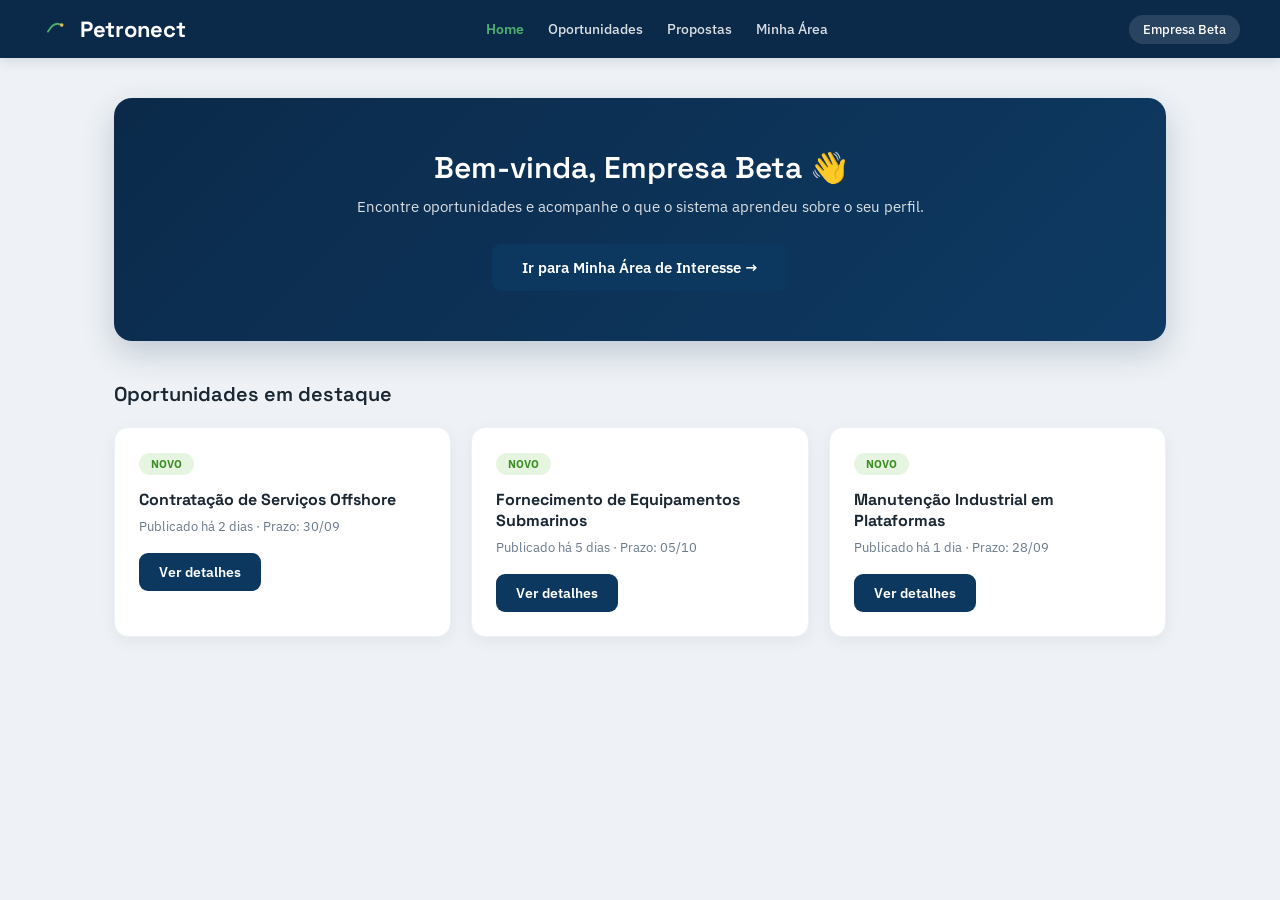
==== back/pages/home/index.html @ 28f60256 "Projeto completo — Login, Home, Minha Área" ====
<!DOCTYPE html>
<html lang="pt-BR">
<head>
<meta charset="UTF-8">
<meta name="viewport" content="width=device-width, initial-scale=1.0">
<title>Home · Petronect</title>
<link rel="preconnect" href="https://fonts.googleapis.com">
<link rel="preconnect" href="https://fonts.gstatic.com" crossorigin>
<link href="https://fonts.googleapis.com/css2?family=Space+Grotesk:wght@500;600;700&family=IBM+Plex+Sans:wght@400;500;600&display=swap" rel="stylesheet">
<link rel="stylesheet" href="style.css">
</head>
<body>

<!-- TOPBAR -->
<header class="topbar">
  <div class="brand-mark">
    <svg width="30" height="30" viewBox="0 0 34 34" fill="none">
      <circle cx="17" cy="17" r="17" fill="#0B2A4A"/>
      <path d="M9 20c3.5-6 7-9 11-9 2 0 3.6 1 4.6 2.4" stroke="#4CAF6D" stroke-width="2.1" stroke-linecap="round" fill="none"/>
      <circle cx="24.6" cy="12.4" r="2" fill="#E8B84C"/>
    </svg>
    <span class="word">Petronect</span>
  </div>
  <nav class="menu">
    <a href="#" class="ativo">Home</a>
    <a href="#">Oportunidades</a>
    <a href="#">Propostas</a>
    <a href="../minha-area/index.html">Minha Área</a>
  </nav>
  <div class="user-chip">Empresa Beta</div>
</header>

<main class="page">

  <!-- HERO -->
  <section class="hero">
    <h1>Bem-vinda, Empresa Beta 👋</h1>
    <p>Encontre oportunidades e acompanhe o que o sistema aprendeu sobre o seu perfil.</p>
    <a href="../minha-area/index.html" class="btn btn-primary btn-grande">
      Ir para Minha Área de Interesse →
    </a>
  </section>

  <!-- OPORTUNIDADES EM DESTAQUE -->
  <section class="secao">
    <h2>Oportunidades em destaque</h2>
    <div class="grid-cards">
      <div class="card">
        <span class="tag">Novo</span>
        <h3>Contratação de Serviços Offshore</h3>
        <p>Publicado há 2 dias · Prazo: 30/09</p>
        <button class="btn btn-primary">Ver detalhes</button>
      </div>
      <div class="card">
        <span class="tag">Novo</span>
        <h3>Fornecimento de Equipamentos Submarinos</h3>
        <p>Publicado há 5 dias · Prazo: 05/10</p>
        <button class="btn btn-primary">Ver detalhes</button>
      </div>
      <div class="card">
        <span class="tag">Novo</span>
        <h3>Manutenção Industrial em Plataformas</h3>
        <p>Publicado há 1 dia · Prazo: 28/09</p>
        <button class="btn btn-primary">Ver detalhes</button>
      </div>
    </div>
  </section>

</main>

</body>
</html>
---- back/pages/home/style.css ----
/* =========================================================
   HOME — CSS completo e independente
   ========================================================= */

:root{
  --navy:#0B2A4A;
  --navy-mid:#0E3A63;
  --navy-btn:#0C3860;
  --navy-btn-hover:#0F4676;
  --green:#4CAF6D;
  --gold:#E8B84C;
  --bg-page:#EEF2F6;
  --white:#FFFFFF;
  --border-soft:#EDF1F5;
  --text-primary:#1A2733;
  --text-secondary:#69798A;
  --font-head:'Space Grotesk', sans-serif;
  --font-body:'IBM Plex Sans', sans-serif;
}

*{box-sizing:border-box;}
html,body{margin:0;padding:0;}
body{
  font-family:var(--font-body);
  background:var(--bg-page);
  color:var(--text-primary);
  min-height:100vh;
  -webkit-font-smoothing:antialiased;
}

/* TOPBAR */
.topbar{
  background:var(--navy);
  color:#fff;
  display:flex;
  align-items:center;
  justify-content:space-between;
  padding:14px 40px;
  box-shadow:0 2px 12px rgba(11,42,74,0.15);
}
.brand-mark{display:flex; align-items:center; gap:10px;}
.brand-mark svg{display:block;}
.brand-mark .word{
  font-family:var(--font-head);
  font-size:22px;
  font-weight:700;
  color:#fff;
  letter-spacing:-0.3px;
}
.menu{display:flex; gap:24px;}
.menu a{
  color:#fff;
  text-decoration:none;
  font-size:14px;
  font-weight:500;
  opacity:.85;
  transition:opacity .15s;
}
.menu a:hover{opacity:1;}
.menu a.ativo{color:var(--green); opacity:1; font-weight:600;}
.user-chip{
  background:rgba(255,255,255,0.12);
  padding:6px 14px;
  border-radius:999px;
  font-size:13px;
  font-weight:500;
}

/* CONTAINER */
.page{
  max-width:1100px;
  margin:0 auto;
  padding:40px 24px 60px;
}

/* HERO */
.hero{
  background:linear-gradient(135deg, var(--navy) 0%, var(--navy-mid) 100%);
  color:#fff;
  border-radius:18px;
  padding:50px 40px;
  margin-bottom:40px;
  text-align:center;
  box-shadow:0 12px 32px rgba(11,42,74,0.20);
}
.hero h1{
  font-family:var(--font-head);
  font-size:30px;
  font-weight:600;
  margin:0 0 10px;
}
.hero p{
  font-size:15px;
  color:rgba(255,255,255,0.85);
  margin:0 0 28px;
}

/* SEÇÕES */
.secao h2{
  font-family:var(--font-head);
  font-size:20px;
  font-weight:600;
  margin:0 0 20px;
  color:var(--text-primary);
}

/* GRID */
.grid-cards{
  display:grid;
  grid-template-columns:repeat(3, 1fr);
  gap:20px;
}
.card{
  background:#fff;
  border-radius:14px;
  padding:24px;
  box-shadow:0 4px 16px rgba(11,42,74,0.06);
  border:1px solid var(--border-soft);
}
.tag{
  display:inline-block;
  background:#E6F5DF;
  color:#3E8E28;
  font-size:11px;
  font-weight:700;
  padding:4px 12px;
  border-radius:999px;
  text-transform:uppercase;
}
.card h3{
  font-family:var(--font-head);
  font-size:16px;
  margin:14px 0 8px;
}
.card p{
  font-size:13px;
  color:var(--text-secondary);
  margin:0 0 18px;
}

/* BOTÕES */
.btn{
  font-family:inherit;
  font-size:13.5px;
  font-weight:600;
  padding:10px 20px;
  border-radius:9px;
  border:none;
  cursor:pointer;
  transition:background .15s ease;
  text-decoration:none;
  display:inline-block;
}
.btn-primary{background:var(--navy-btn); color:#fff;}
.btn-primary:hover{background:var(--navy-btn-hover);}
.btn-grande{
  font-size:15px;
  padding:14px 30px;
}

/* RESPONSIVO */
@media (max-width:900px){
  .grid-cards{grid-template-columns:repeat(2, 1fr);}
}
@media (max-width:768px){
  .topbar{flex-direction:column; gap:12px; padding:16px 20px;}
  .menu{gap:16px; font-size:13px;}
  .page{padding:24px 16px 40px;}
  .grid-cards{grid-template-columns:1fr;}
  .hero{padding:36px 24px;}
  .hero h1{font-size:24px;}
}
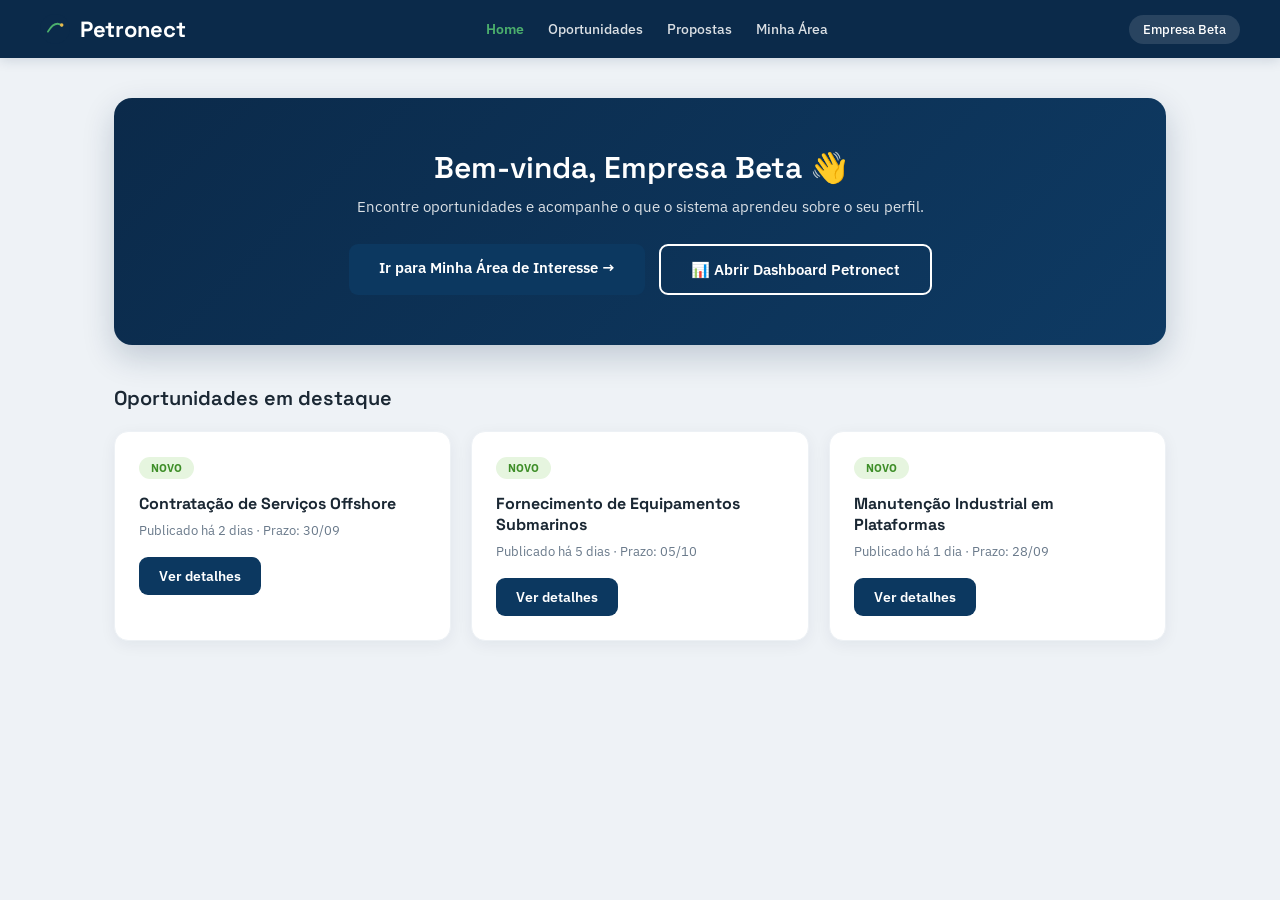
==== commit 12e7f750: "incluindo dashboard" ====
--- a/back/pages/home/index.html
+++ b/back/pages/home/index.html
@@ -33,12 +33,17 @@
 <main class="page">
 
   <!-- HERO -->
-  <section class="hero">
-    <h1>Bem-vinda, Empresa Beta 👋</h1>
-    <p>Encontre oportunidades e acompanhe o que o sistema aprendeu sobre o seu perfil.</p>
+ <section class="hero">
+  <h1>Bem-vinda, Empresa Beta 👋</h1>
+  <p>Encontre oportunidades e acompanhe o que o sistema aprendeu sobre o seu perfil.</p>
+  <div style="display:flex; gap:14px; justify-content:center; flex-wrap:wrap;">
     <a href="../minha-area/index.html" class="btn btn-primary btn-grande">
       Ir para Minha Área de Interesse →
     </a>
+    <a href="https://hackathon-petronect-1.streamlit.app/" target="_blank" class="btn btn-outline btn-grande">
+      📊 Abrir Dashboard Petronect
+    </a>
+  </div>
   </section>
 
   <!-- OPORTUNIDADES EM DESTAQUE -->
--- a/back/pages/home/style.css
+++ b/back/pages/home/style.css
@@ -169,4 +169,12 @@
   .grid-cards{grid-template-columns:1fr;}
   .hero{padding:36px 24px;}
   .hero h1{font-size:24px;}
+}
+.btn-outline{
+  background:transparent;
+  color:#fff;
+  border:2px solid #fff;
+}
+.btn-outline:hover{
+  background:rgba(255,255,255,0.12);
 }
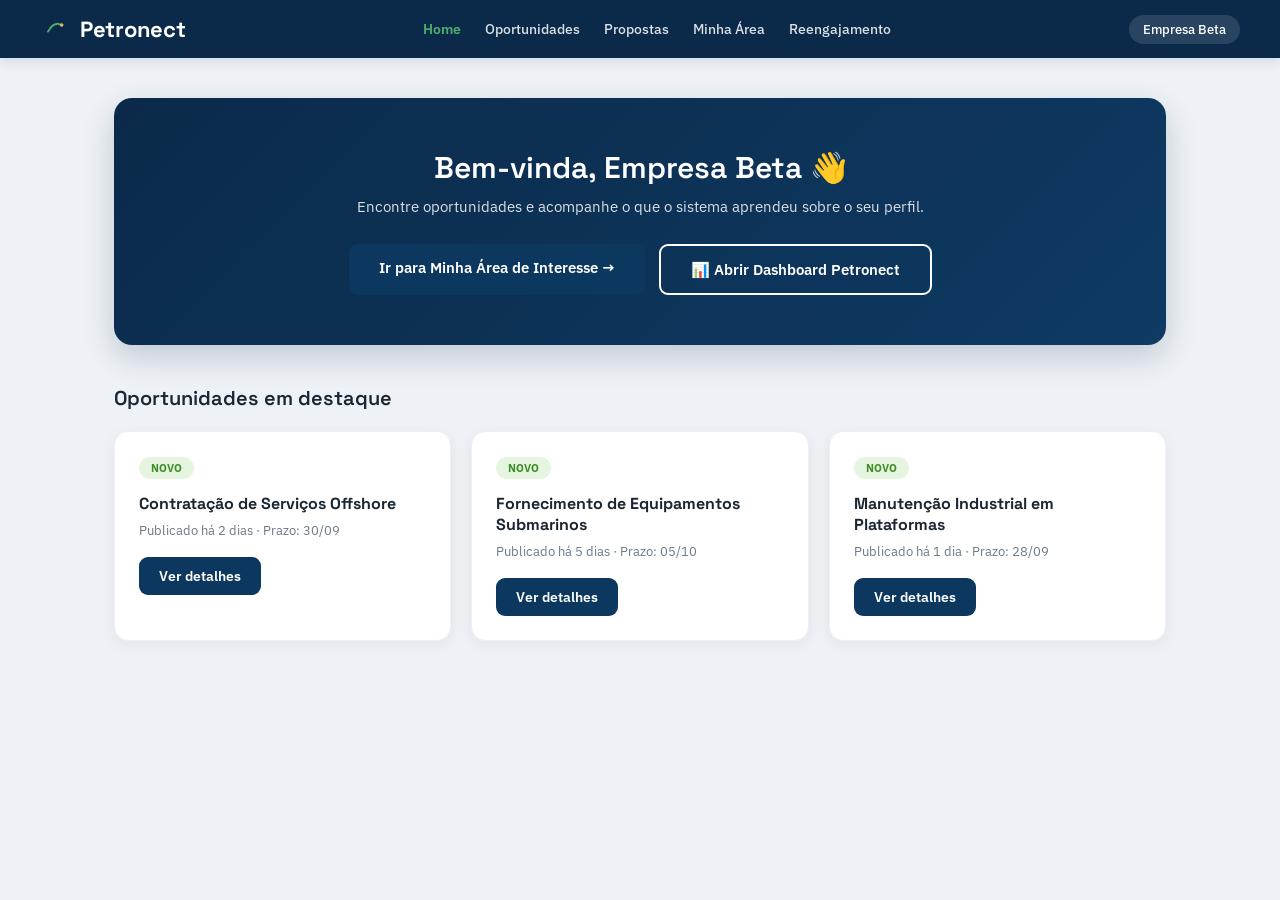
==== commit 6b7bd6f7: "Adiciona tela de Reengajamento Inteligente" ====
--- a/back/pages/home/index.html
+++ b/back/pages/home/index.html
@@ -26,6 +26,7 @@
     <a href="#">Oportunidades</a>
     <a href="#">Propostas</a>
     <a href="../minha-area/index.html">Minha Área</a>
+    <a href="../reengajamento/index.html">Reengajamento</a>
   </nav>
   <div class="user-chip">Empresa Beta</div>
 </header>
@@ -44,6 +45,7 @@
       📊 Abrir Dashboard Petronect
     </a>
   </div>
+
   </section>
 
   <!-- OPORTUNIDADES EM DESTAQUE -->
